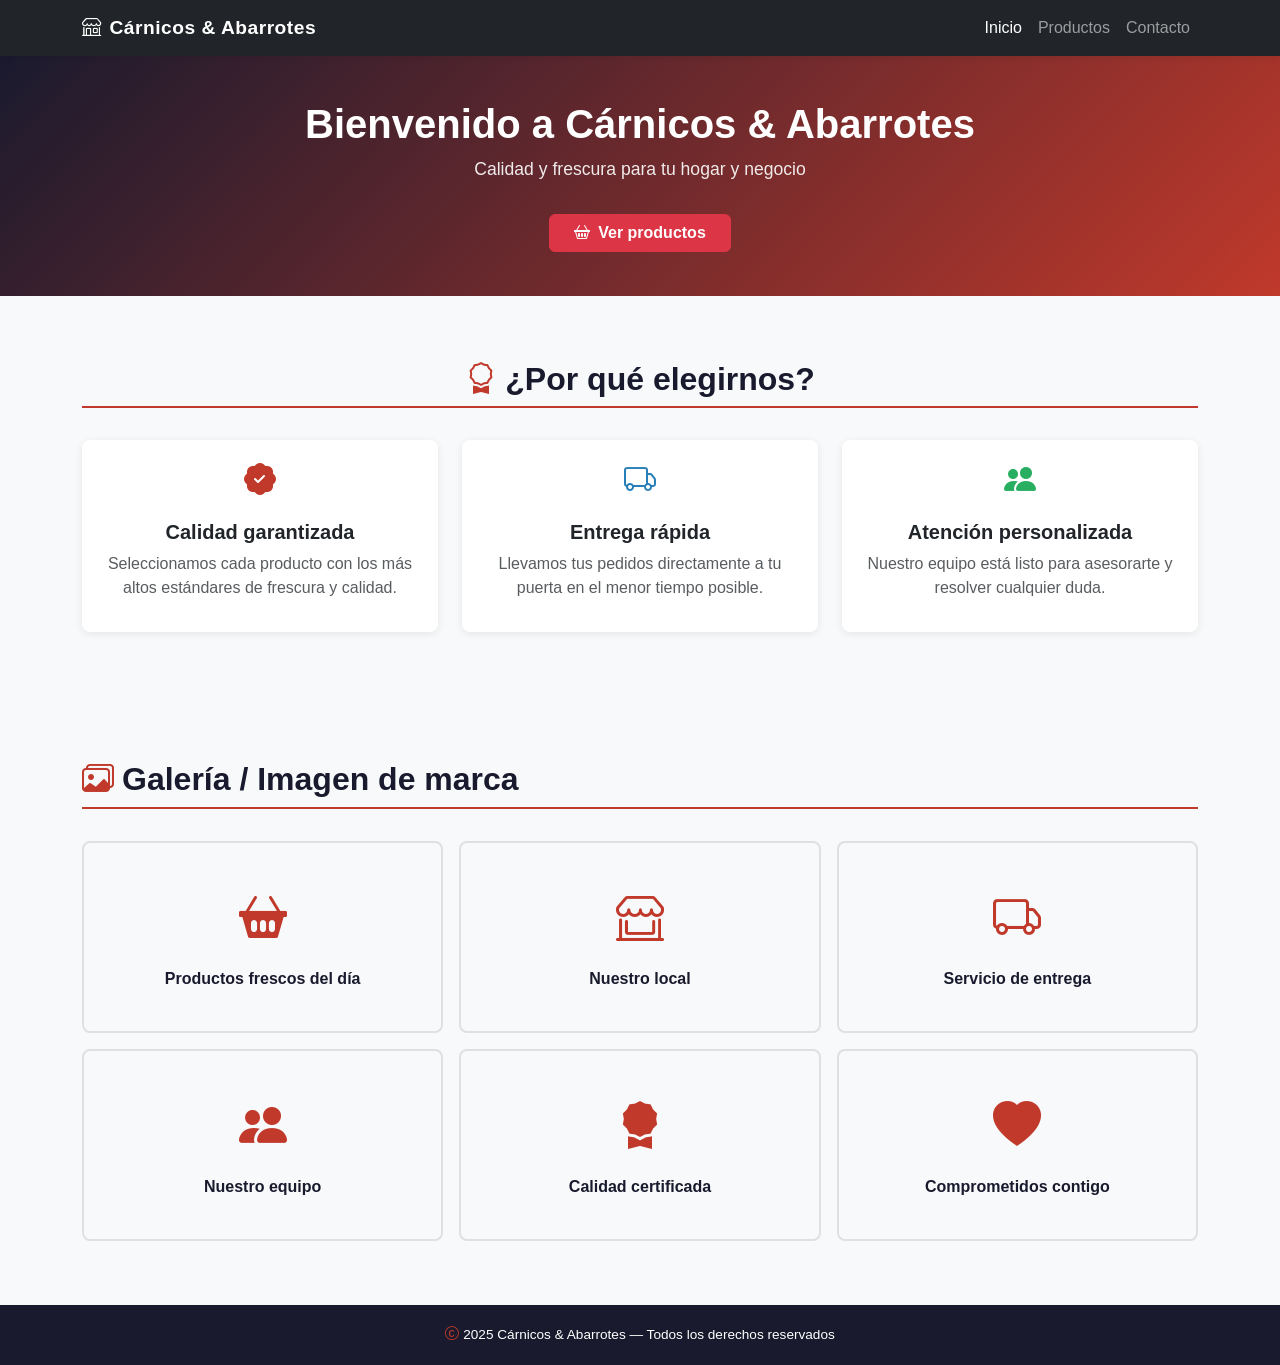
==== index.html @ 1dc6b25d "feat: Agrega galería e imagen de marca en index" ====
<!DOCTYPE html>
<html lang="es">
<head>
    <meta charset="UTF-8">
    <meta name="viewport" content="width=device-width, initial-scale=1.0">
    <title>Cárnicos & Abarrotes</title>
    <link href="https://cdn.jsdelivr.net/npm/bootstrap@5.3.0/dist/css/bootstrap.min.css" rel="stylesheet">
    <link rel="stylesheet" href="https://cdn.jsdelivr.net/npm/bootstrap-icons@1.11.0/font/bootstrap-icons.css">
    <link rel="stylesheet" href="css/style.css">
</head>
<body>

    <!-- Navbar -->
    <nav class="navbar navbar-expand-lg navbar-dark bg-dark">
        <div class="container">
            <a class="navbar-brand fw-bold" href="index.html">
                <i class="bi bi-shop me-2"></i>Cárnicos & Abarrotes
            </a>
            <button class="navbar-toggler" type="button" data-bs-toggle="collapse" data-bs-target="#navMenu">
                <span class="navbar-toggler-icon"></span>
            </button>
            <div class="collapse navbar-collapse" id="navMenu">
                <ul class="navbar-nav ms-auto">
                    <li class="nav-item"><a class="nav-link active" href="index.html">Inicio</a></li>
                    <li class="nav-item"><a class="nav-link" href="productos.html">Productos</a></li>
                    <li class="nav-item"><a class="nav-link" href="contacto.html">Contacto</a></li>
                </ul>
            </div>
        </div>
    </nav>

    <!-- Hero -->
    <section class="hero text-white text-center">
        <div class="container">
            <h1>Bienvenido a Cárnicos & Abarrotes</h1>
            <p>Calidad y frescura para tu hogar y negocio</p>
            <a href="productos.html" class="btn btn-danger mt-3 fw-bold px-4">
                <i class="bi bi-basket2 me-2"></i>Ver productos
            </a>
        </div>
    </section>

    <!-- Valores -->
    <section class="section bg-light">
        <div class="container">
            <h2 class="section-title text-center">
                <i class="bi bi-award me-2"></i>¿Por qué elegirnos?
            </h2>
            <div class="row g-4 text-center">
                <div class="col-md-4">
                    <div class="card h-100">
                        <div class="card-body">
                            <div class="card-icon red">
                                <i class="bi bi-patch-check-fill"></i>
                            </div>
                            <h5 class="fw-bold">Calidad garantizada</h5>
                            <p class="text-muted">Seleccionamos cada producto con los más altos estándares de frescura y calidad.</p>
                        </div>
                    </div>
                </div>
                <div class="col-md-4">
                    <div class="card h-100">
                        <div class="card-body">
                            <div class="card-icon blue">
                                <i class="bi bi-truck"></i>
                            </div>
                            <h5 class="fw-bold">Entrega rápida</h5>
                            <p class="text-muted">Llevamos tus pedidos directamente a tu puerta en el menor tiempo posible.</p>
                        </div>
                    </div>
                </div>
                <div class="col-md-4">
                    <div class="card h-100">
                        <div class="card-body">
                            <div class="card-icon green">
                                <i class="bi bi-people-fill"></i>
                            </div>
                            <h5 class="fw-bold">Atención personalizada</h5>
                            <p class="text-muted">Nuestro equipo está listo para asesorarte y resolver cualquier duda.</p>
                        </div>
                    </div>
                </div>
            </div>
        </div>
    </section>

    <!-- Galería -->
    <section class="section">
        <div class="container">
            <h2 class="section-title">
                <i class="bi bi-images me-2"></i>Galería / Imagen de marca
            </h2>
            <div class="row g-3">
                <div class="col-md-4">
                    <div class="galeria-item">
                        <i class="bi bi-basket2-fill"></i>
                        <p>Productos frescos del día</p>
                    </div>
                </div>
                <div class="col-md-4">
                    <div class="galeria-item">
                        <i class="bi bi-shop-window"></i>
                        <p>Nuestro local</p>
                    </div>
                </div>
                <div class="col-md-4">
                    <div class="galeria-item">
                        <i class="bi bi-truck"></i>
                        <p>Servicio de entrega</p>
                    </div>
                </div>
                <div class="col-md-4">
                    <div class="galeria-item">
                        <i class="bi bi-people-fill"></i>
                        <p>Nuestro equipo</p>
                    </div>
                </div>
                <div class="col-md-4">
                    <div class="galeria-item">
                        <i class="bi bi-award-fill"></i>
                        <p>Calidad certificada</p>
                    </div>
                </div>
                <div class="col-md-4">
                    <div class="galeria-item">
                        <i class="bi bi-heart-fill"></i>
                        <p>Comprometidos contigo</p>
                    </div>
                </div>
            </div>
        </div>
    </section>

    <!-- Footer -->
    <footer class="footer">
        <i class="bi bi-c-circle me-1"></i>2025 Cárnicos & Abarrotes — Todos los derechos reservados
    </footer>

    <script src="https://cdn.jsdelivr.net/npm/bootstrap@5.3.0/dist/js/bootstrap.bundle.min.js"></script>
</body>
</html>
---- css/style.css ----
/* =====================
   VARIABLES Y BASE
===================== */
:root {
    --color-primary:    #c0392b;
    --color-dark:       #1a1a2e;
    --color-light:      #f8f9fa;
    --color-muted:      #6c757d;
    --shadow-sm:        0 2px 8px rgba(0,0,0,0.08);
    --shadow-md:        0 8px 20px rgba(0,0,0,0.12);
    --transition:       0.2s ease;
    --border-radius:    0.5rem;
}

* {
    margin: 0;
    padding: 0;
    box-sizing: border-box;
}

body {
    font-family: 'Segoe UI', sans-serif;
    color: var(--color-dark);
    background-color: var(--color-light);
}

/* =====================
   NAVBAR
===================== */
.navbar {
    box-shadow: var(--shadow-sm);
}

.navbar-brand {
    font-size: 1.2rem;
    letter-spacing: 0.5px;
}

/* =====================
   HERO
===================== */
.hero {
    min-height: 240px;
    display: flex;
    align-items: center;
    background: linear-gradient(135deg, var(--color-dark), var(--color-primary));
}

.hero h1 {
    font-size: 2.5rem;
    font-weight: 700;
}

.hero p {
    font-size: 1.1rem;
    opacity: 0.9;
}

/* =====================
   SECCIONES
===================== */
.section {
    padding: 4rem 0;
}

.section-title {
    font-weight: 700;
    border-bottom: 2px solid var(--color-primary);
    padding-bottom: 0.5rem;
    margin-bottom: 2rem;
}

.section-title i {
    color: var(--color-primary);
}

/* =====================
   CARDS
===================== */
.card {
    border: none;
    border-radius: var(--border-radius);
    box-shadow: var(--shadow-sm);
    transition: transform var(--transition), box-shadow var(--transition);
}

.card:hover {
    transform: translateY(-5px);
    box-shadow: var(--shadow-md);
}

.card-icon {
    font-size: 2rem;
    margin-bottom: 1rem;
}

.card-icon.red     { color: var(--color-primary); }
.card-icon.yellow  { color: #e67e22; }
.card-icon.blue    { color: #2980b9; }
.card-icon.green   { color: #27ae60; }
.card-icon.gray    { color: var(--color-muted); }

/* =====================
   BADGES
===================== */
.badge-available {
    background-color: var(--color-primary);
    color: #fff;
    padding: 0.35em 0.75em;
    border-radius: 50px;
    font-size: 0.75rem;
}

.badge-limited {
    background-color: #e67e22;
    color: #fff;
    padding: 0.35em 0.75em;
    border-radius: 50px;
    font-size: 0.75rem;
}

/* =====================
   FOOTER
===================== */
.footer {
    background-color: var(--color-dark);
    color: #fff;
    text-align: center;
    padding: 1.25rem 0;
    font-size: 0.85rem;
}

.footer i {
    color: var(--color-primary);
}

/* =====================
   GALERÍA
===================== */
.galeria-item {
    background-color: var(--color-light);
    border: 2px solid #e0e0e0;
    border-radius: var(--border-radius);
    padding: 2.5rem 1rem;
    text-align: center;
    transition: transform var(--transition), box-shadow var(--transition), border-color var(--transition);
}

.galeria-item:hover {
    transform: translateY(-5px);
    box-shadow: var(--shadow-md);
    border-color: var(--color-primary);
}

.galeria-item i {
    font-size: 3rem;
    color: var(--color-primary);
    display: block;
    margin-bottom: 0.75rem;
}

.galeria-item p {
    margin: 0;
    font-weight: 600;
    color: var(--color-dark);
}
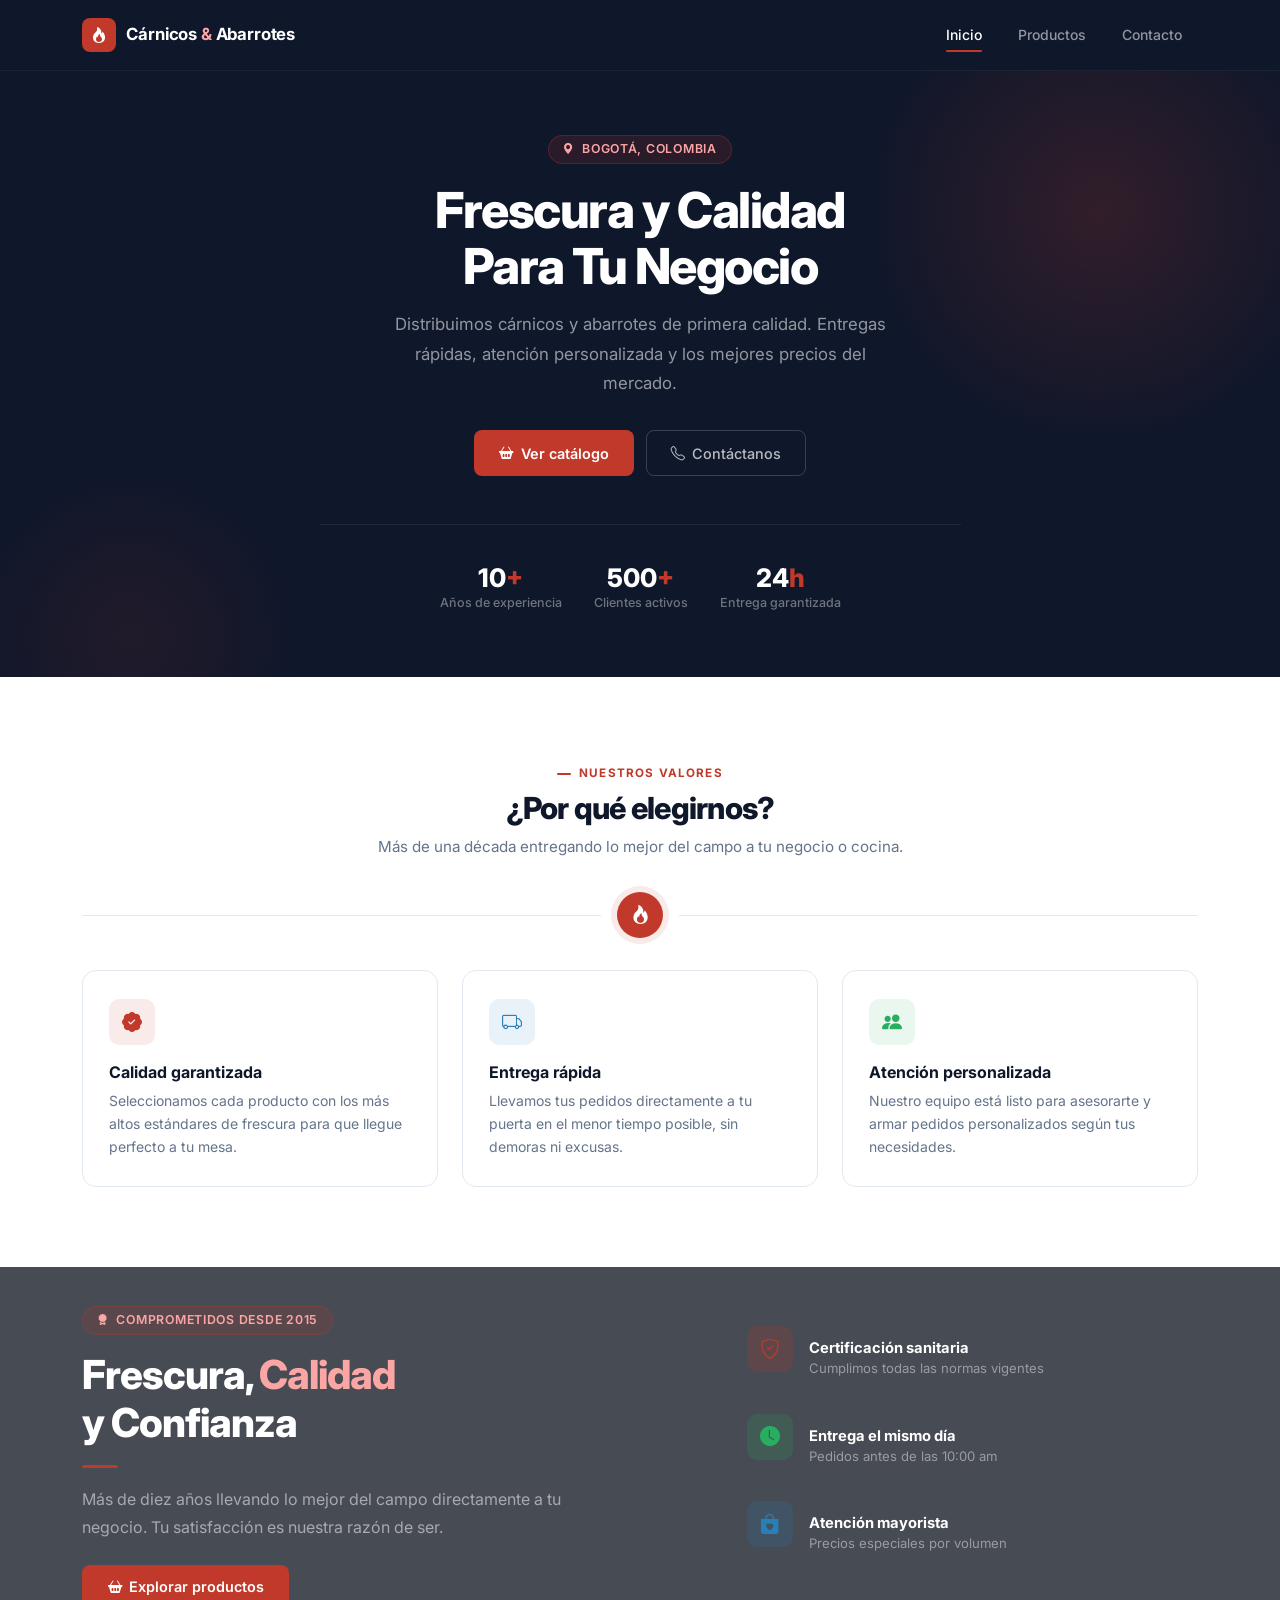
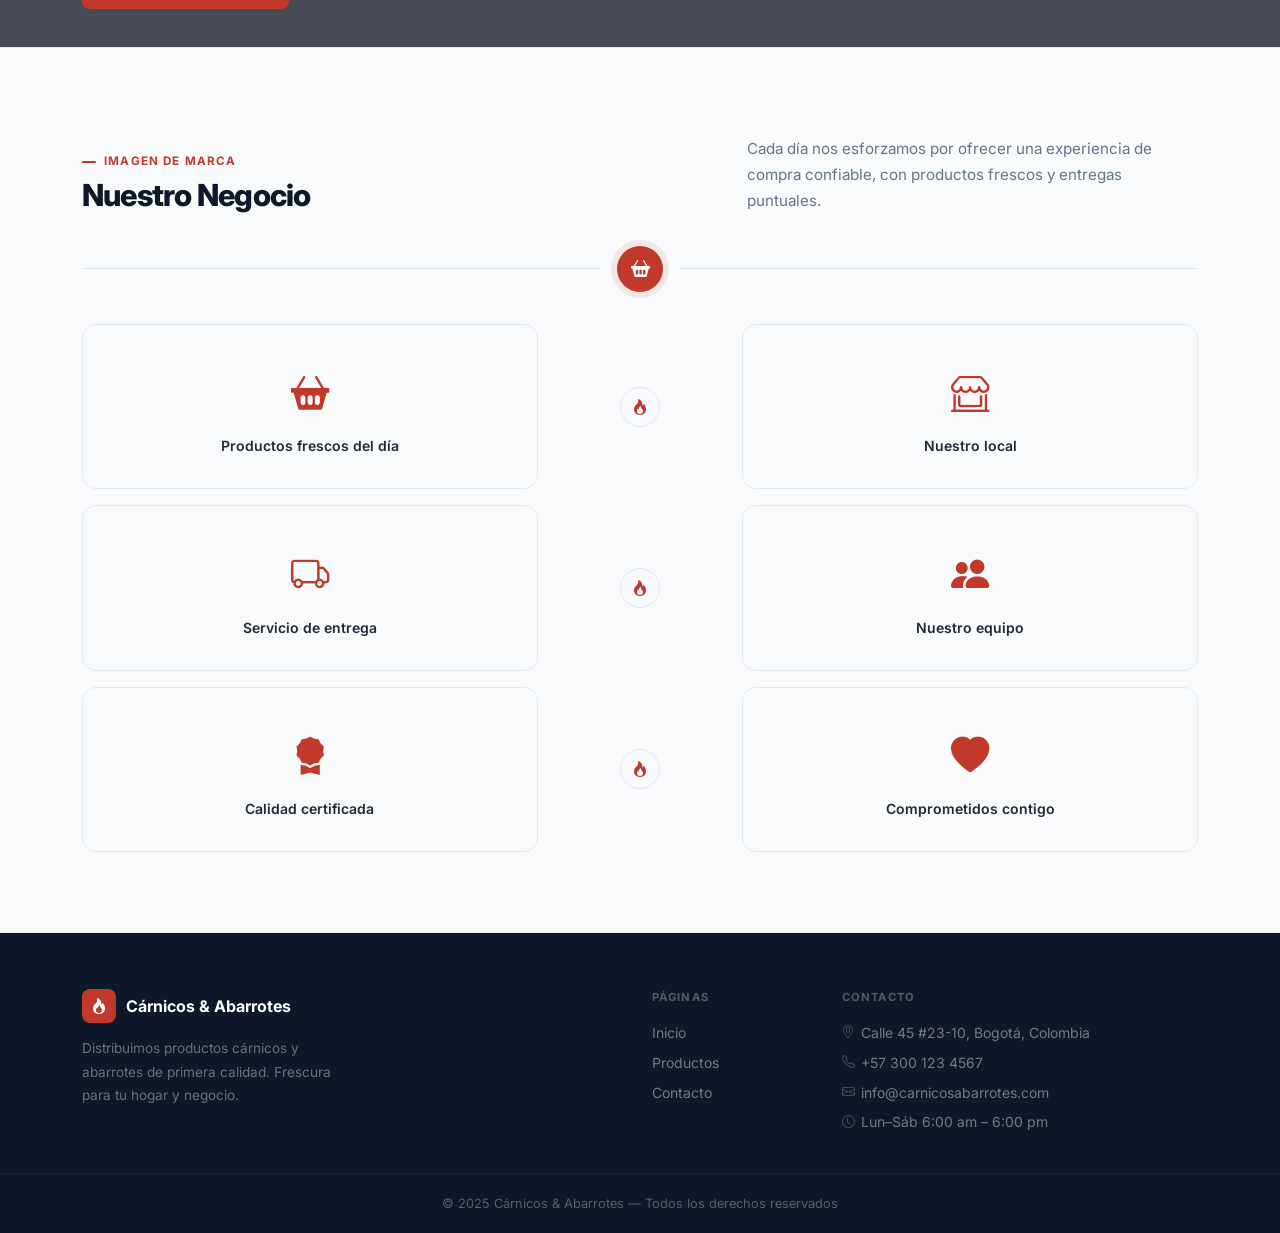
==== commit cab85442: "feat: Documentación" ====
--- a/index.html
+++ b/index.html
@@ -11,16 +11,17 @@
 <body>
 
     <!-- Navbar -->
-    <nav class="navbar navbar-expand-lg navbar-dark bg-dark">
-        <div class="container">
-            <a class="navbar-brand fw-bold" href="index.html">
-                <i class="bi bi-shop me-2"></i>Cárnicos & Abarrotes
+    <nav class="navbar navbar-expand-lg navbar-dark">
+        <div class="container">
+            <a class="navbar-brand" href="index.html">
+                <div class="logo-mark"><i class="bi bi-fire"></i></div>
+                <span class="brand-name">Cárnicos <em>&amp;</em> Abarrotes</span>
             </a>
             <button class="navbar-toggler" type="button" data-bs-toggle="collapse" data-bs-target="#navMenu">
                 <span class="navbar-toggler-icon"></span>
             </button>
             <div class="collapse navbar-collapse" id="navMenu">
-                <ul class="navbar-nav ms-auto">
+                <ul class="navbar-nav ms-auto gap-1">
                     <li class="nav-item"><a class="nav-link active" href="index.html">Inicio</a></li>
                     <li class="nav-item"><a class="nav-link" href="productos.html">Productos</a></li>
                     <li class="nav-item"><a class="nav-link" href="contacto.html">Contacto</a></li>
@@ -29,113 +30,270 @@
         </div>
     </nav>
 
-    <!-- Hero -->
-    <section class="hero text-white text-center">
-        <div class="container">
-            <h1>Bienvenido a Cárnicos & Abarrotes</h1>
-            <p>Calidad y frescura para tu hogar y negocio</p>
-            <a href="productos.html" class="btn btn-danger mt-3 fw-bold px-4">
-                <i class="bi bi-basket2 me-2"></i>Ver productos
-            </a>
+    <!-- Hero — centrado -->
+    <section class="hero">
+        <div class="hero-glow-1"></div>
+        <div class="hero-glow-2"></div>
+        <div class="container">
+            <div class="row justify-content-center">
+                <div class="col-lg-8 col-xl-7 text-center hero-content">
+                    <div class="hero-eyebrow">
+                        <i class="bi bi-geo-alt-fill"></i> Bogotá, Colombia
+                    </div>
+                    <h1>Frescura y Calidad<br>Para Tu Negocio</h1>
+                    <p class="hero-subtitle">
+                        Distribuimos cárnicos y abarrotes de primera calidad. Entregas rápidas, atención personalizada y los mejores precios del mercado.
+                    </p>
+                    <div class="hero-actions justify-content-center">
+                        <a href="productos.html" class="btn-red">
+                            <i class="bi bi-basket2-fill"></i> Ver catálogo
+                        </a>
+                        <a href="contacto.html" class="btn-ghost">
+                            <i class="bi bi-telephone"></i> Contáctanos
+                        </a>
+                    </div>
+                    <div class="hero-stats justify-content-center">
+                        <div>
+                            <div class="hero-stat-num">10<span>+</span></div>
+                            <div class="hero-stat-label">Años de experiencia</div>
+                        </div>
+                        <div>
+                            <div class="hero-stat-num">500<span>+</span></div>
+                            <div class="hero-stat-label">Clientes activos</div>
+                        </div>
+                        <div>
+                            <div class="hero-stat-num">24<span>h</span></div>
+                            <div class="hero-stat-label">Entrega garantizada</div>
+                        </div>
+                    </div>
+                </div>
+            </div>
         </div>
     </section>
 
-    <!-- Valores -->
-    <section class="section bg-light">
-        <div class="container">
-            <h2 class="section-title text-center">
-                <i class="bi bi-award me-2"></i>¿Por qué elegirnos?
-            </h2>
-            <div class="row g-4 text-center">
-                <div class="col-md-4">
-                    <div class="card h-100">
-                        <div class="card-body">
-                            <div class="card-icon red">
-                                <i class="bi bi-patch-check-fill"></i>
-                            </div>
-                            <h5 class="fw-bold">Calidad garantizada</h5>
-                            <p class="text-muted">Seleccionamos cada producto con los más altos estándares de frescura y calidad.</p>
-                        </div>
-                    </div>
-                </div>
-                <div class="col-md-4">
-                    <div class="card h-100">
-                        <div class="card-body">
-                            <div class="card-icon blue">
-                                <i class="bi bi-truck"></i>
-                            </div>
-                            <h5 class="fw-bold">Entrega rápida</h5>
-                            <p class="text-muted">Llevamos tus pedidos directamente a tu puerta en el menor tiempo posible.</p>
-                        </div>
-                    </div>
-                </div>
-                <div class="col-md-4">
-                    <div class="card h-100">
-                        <div class="card-body">
-                            <div class="card-icon green">
-                                <i class="bi bi-people-fill"></i>
-                            </div>
-                            <h5 class="fw-bold">Atención personalizada</h5>
-                            <p class="text-muted">Nuestro equipo está listo para asesorarte y resolver cualquier duda.</p>
-                        </div>
+    <!-- Por qué elegirnos — 3 cards iguales con divider central -->
+    <section class="section">
+        <div class="container">
+            <div class="text-center mb-2">
+                <p class="section-label justify-content-center">Nuestros valores</p>
+                <h2 class="section-title">¿Por qué elegirnos?</h2>
+                <p class="section-desc">Más de una década entregando lo mejor del campo a tu negocio o cocina.</p>
+            </div>
+
+            <!-- Divider decorativo central -->
+            <div class="section-divider">
+                <div class="divider-rule"></div>
+                <div class="divider-badge"><i class="bi bi-fire"></i></div>
+                <div class="divider-rule"></div>
+            </div>
+
+            <div class="row g-4">
+                <div class="col-md-4 anim-1">
+                    <div class="value-card" style="--card-accent:#c0392b">
+                        <div class="icon-wrap icon-red">
+                            <i class="bi bi-patch-check-fill"></i>
+                        </div>
+                        <h5>Calidad garantizada</h5>
+                        <p>Seleccionamos cada producto con los más altos estándares de frescura para que llegue perfecto a tu mesa.</p>
+                    </div>
+                </div>
+                <div class="col-md-4 anim-2">
+                    <div class="value-card" style="--card-accent:#2980b9">
+                        <div class="icon-wrap icon-blue">
+                            <i class="bi bi-truck"></i>
+                        </div>
+                        <h5>Entrega rápida</h5>
+                        <p>Llevamos tus pedidos directamente a tu puerta en el menor tiempo posible, sin demoras ni excusas.</p>
+                    </div>
+                </div>
+                <div class="col-md-4 anim-3">
+                    <div class="value-card" style="--card-accent:#27ae60">
+                        <div class="icon-wrap icon-green">
+                            <i class="bi bi-people-fill"></i>
+                        </div>
+                        <h5>Atención personalizada</h5>
+                        <p>Nuestro equipo está listo para asesorarte y armar pedidos personalizados según tus necesidades.</p>
                     </div>
                 </div>
             </div>
         </div>
     </section>
 
-    <!-- Galería -->
-    <section class="section">
-        <div class="container">
-            <h2 class="section-title">
-                <i class="bi bi-images me-2"></i>Galería / Imagen de marca
-            </h2>
-            <div class="row g-3">
-                <div class="col-md-4">
-                    <div class="galeria-item">
+    <!-- Parallax Banner -->
+    <div class="parallax-section"
+         style="background-image: url('https://images.unsplash.com/photo-1542838132-92c53300491e?auto=format&w=1920&q=80');">
+        <div class="parallax-overlay"></div>
+        <div class="container parallax-content">
+            <div class="row align-items-center g-4">
+                <!-- Texto a la izquierda -->
+                <div class="col-lg-6">
+                    <span class="hero-eyebrow mb-3 d-inline-flex">
+                        <i class="bi bi-award-fill"></i> Comprometidos desde 2015
+                    </span>
+                    <h2 class="parallax-quote">
+                        Frescura, <em>Calidad</em><br>y Confianza
+                    </h2>
+                    <div class="parallax-rule"></div>
+                    <p class="parallax-sub mb-4">
+                        Más de diez años llevando lo mejor del campo directamente a tu negocio. Tu satisfacción es nuestra razón de ser.
+                    </p>
+                    <a href="productos.html" class="btn-red">
+                        <i class="bi bi-basket2-fill"></i> Explorar productos
+                    </a>
+                </div>
+                <!-- Datos a la derecha -->
+                <div class="col-lg-5 offset-lg-1 d-flex flex-column gap-4 mt-4 mt-lg-0">
+                    <div class="d-flex align-items-center gap-3">
+                        <div class="icon-wrap icon-red" style="background:rgba(192,57,43,0.18); flex-shrink:0;">
+                            <i class="bi bi-shield-check"></i>
+                        </div>
+                        <div>
+                            <div style="color:#fff; font-weight:700; font-size:0.92rem;">Certificación sanitaria</div>
+                            <div style="color:rgba(255,255,255,0.45); font-size:0.82rem;">Cumplimos todas las normas vigentes</div>
+                        </div>
+                    </div>
+                    <div class="d-flex align-items-center gap-3">
+                        <div class="icon-wrap icon-green" style="background:rgba(39,174,96,0.18); flex-shrink:0;">
+                            <i class="bi bi-clock-fill"></i>
+                        </div>
+                        <div>
+                            <div style="color:#fff; font-weight:700; font-size:0.92rem;">Entrega el mismo día</div>
+                            <div style="color:rgba(255,255,255,0.45); font-size:0.82rem;">Pedidos antes de las 10:00 am</div>
+                        </div>
+                    </div>
+                    <div class="d-flex align-items-center gap-3">
+                        <div class="icon-wrap icon-blue" style="background:rgba(41,128,185,0.18); flex-shrink:0;">
+                            <i class="bi bi-bag-heart-fill"></i>
+                        </div>
+                        <div>
+                            <div style="color:#fff; font-weight:700; font-size:0.92rem;">Atención mayorista</div>
+                            <div style="color:rgba(255,255,255,0.45); font-size:0.82rem;">Precios especiales por volumen</div>
+                        </div>
+                    </div>
+                </div>
+            </div>
+        </div>
+    </div>
+
+    <!-- Galería — 2 columnas iguales + ícono central entre ellas -->
+    <section class="section" style="background-color:#f8fafc; border-top:1px solid #e2e8f0; border-bottom:1px solid #e2e8f0;">
+        <div class="container">
+
+            <!-- Título izquierda / descripción derecha -->
+            <div class="row align-items-end mb-2">
+                <div class="col-lg-5">
+                    <p class="section-label">Imagen de marca</p>
+                    <h2 class="section-title">Nuestro Negocio</h2>
+                </div>
+                <div class="col-lg-5 offset-lg-2">
+                    <p class="section-desc mb-0">Cada día nos esforzamos por ofrecer una experiencia de compra confiable, con productos frescos y entregas puntuales.</p>
+                </div>
+            </div>
+
+            <!-- Divider decorativo -->
+            <div class="section-divider">
+                <div class="divider-rule"></div>
+                <div class="divider-badge"><i class="bi bi-basket2-fill"></i></div>
+                <div class="divider-rule"></div>
+            </div>
+
+            <!-- Grid: col-5 | col-2 (íconos) | col-5 — 3 filas simétricas -->
+            <div class="row g-3 align-items-stretch">
+
+                <!-- Fila 1 -->
+                <div class="col-5 anim-1">
+                    <div class="gallery-item h-100">
                         <i class="bi bi-basket2-fill"></i>
                         <p>Productos frescos del día</p>
                     </div>
                 </div>
-                <div class="col-md-4">
-                    <div class="galeria-item">
+                <div class="col-2 gallery-center-col d-none d-md-flex">
+                    <div class="gallery-center-icon"><i class="bi bi-fire"></i></div>
+                </div>
+                <div class="col-5 col-md-5 anim-2">
+                    <div class="gallery-item h-100">
                         <i class="bi bi-shop-window"></i>
                         <p>Nuestro local</p>
                     </div>
                 </div>
-                <div class="col-md-4">
-                    <div class="galeria-item">
+
+                <!-- Fila 2 -->
+                <div class="col-5 anim-2">
+                    <div class="gallery-item h-100">
                         <i class="bi bi-truck"></i>
                         <p>Servicio de entrega</p>
                     </div>
                 </div>
-                <div class="col-md-4">
-                    <div class="galeria-item">
+                <div class="col-2 gallery-center-col d-none d-md-flex">
+                    <div class="gallery-center-icon"><i class="bi bi-fire"></i></div>
+                </div>
+                <div class="col-5 anim-3">
+                    <div class="gallery-item h-100">
                         <i class="bi bi-people-fill"></i>
                         <p>Nuestro equipo</p>
                     </div>
                 </div>
-                <div class="col-md-4">
-                    <div class="galeria-item">
+
+                <!-- Fila 3 -->
+                <div class="col-5 anim-3">
+                    <div class="gallery-item h-100">
                         <i class="bi bi-award-fill"></i>
                         <p>Calidad certificada</p>
                     </div>
                 </div>
-                <div class="col-md-4">
-                    <div class="galeria-item">
+                <div class="col-2 gallery-center-col d-none d-md-flex">
+                    <div class="gallery-center-icon"><i class="bi bi-fire"></i></div>
+                </div>
+                <div class="col-5 anim-4">
+                    <div class="gallery-item h-100">
                         <i class="bi bi-heart-fill"></i>
                         <p>Comprometidos contigo</p>
                     </div>
                 </div>
+
             </div>
         </div>
     </section>
 
     <!-- Footer -->
     <footer class="footer">
-        <i class="bi bi-c-circle me-1"></i>2025 Cárnicos & Abarrotes — Todos los derechos reservados
+        <div class="footer-main">
+            <div class="container">
+                <div class="row g-4">
+                    <div class="col-lg-4 col-md-6">
+                        <a href="index.html" class="footer-brand-link">
+                            <div class="logo-mark"><i class="bi bi-fire"></i></div>
+                            Cárnicos & Abarrotes
+                        </a>
+                        <p class="footer-about">Distribuimos productos cárnicos y abarrotes de primera calidad. Frescura para tu hogar y negocio.</p>
+                    </div>
+                    <div class="col-lg-2 col-md-3 offset-lg-2">
+                        <p class="footer-heading">Páginas</p>
+                        <ul class="footer-links">
+                            <li><a href="index.html">Inicio</a></li>
+                            <li><a href="productos.html">Productos</a></li>
+                            <li><a href="contacto.html">Contacto</a></li>
+                        </ul>
+                    </div>
+                    <div class="col-lg-4 col-md-6">
+                        <p class="footer-heading">Contacto</p>
+                        <ul class="footer-links">
+                            <li><i class="bi bi-geo-alt"></i> Calle 45 #23-10, Bogotá, Colombia</li>
+                            <li><i class="bi bi-telephone"></i> +57 300 123 4567</li>
+                            <li><i class="bi bi-envelope"></i> info@carnicosabarrotes.com</li>
+                            <li><i class="bi bi-clock"></i> Lun–Sáb 6:00 am – 6:00 pm</li>
+                        </ul>
+                    </div>
+                </div>
+            </div>
+        </div>
+        <div class="footer-bottom">
+            <div class="container">
+                &copy; 2025 Cárnicos & Abarrotes — Todos los derechos reservados
+            </div>
+        </div>
     </footer>
 
     <script src="https://cdn.jsdelivr.net/npm/bootstrap@5.3.0/dist/js/bootstrap.bundle.min.js"></script>
 </body>
-</html>+</html>
--- a/css/style.css
+++ b/css/style.css
@@ -1,166 +1,942 @@
-/* =====================
-   VARIABLES Y BASE
+@import url('https://fonts.googleapis.com/css2?family=Inter:wght@400;500;600;700;800&display=swap');
+
+/* =====================
+   VARIABLES
 ===================== */
 :root {
-    --color-primary:    #c0392b;
-    --color-dark:       #1a1a2e;
-    --color-light:      #f8f9fa;
-    --color-muted:      #6c757d;
-    --shadow-sm:        0 2px 8px rgba(0,0,0,0.08);
-    --shadow-md:        0 8px 20px rgba(0,0,0,0.12);
-    --transition:       0.2s ease;
-    --border-radius:    0.5rem;
-}
-
-* {
+    --primary:      #c0392b;
+    --primary-dark: #a93226;
+    --dark:         #0f172a;
+    --dark-2:       #1e293b;
+    --light:        #f8fafc;
+    --muted:        #64748b;
+    --border:       #e2e8f0;
+    --shadow-sm:    0 1px 3px rgba(0,0,0,0.07), 0 1px 2px rgba(0,0,0,0.05);
+    --shadow-md:    0 4px 20px rgba(0,0,0,0.09);
+    --shadow-lg:    0 16px 40px rgba(0,0,0,0.13);
+    --radius:       0.875rem;
+    --radius-sm:    0.5rem;
+    --ease:         cubic-bezier(0.4, 0, 0.2, 1);
+    --t:            0.25s;
+}
+
+* { margin: 0; padding: 0; box-sizing: border-box; }
+
+body {
+    font-family: 'Inter', 'Segoe UI', sans-serif;
+    color: var(--dark);
+    background: #fff;
+    -webkit-font-smoothing: antialiased;
+}
+
+/* =====================
+   NAVBAR
+===================== */
+.navbar {
+    background-color: var(--dark) !important;
+    padding: 0.8rem 0;
+    position: sticky;
+    top: 0;
+    z-index: 1000;
+    border-bottom: 1px solid rgba(255,255,255,0.05);
+}
+
+.logo-mark {
+    width: 34px;
+    height: 34px;
+    background-color: var(--primary);
+    border-radius: 8px;
+    display: flex;
+    align-items: center;
+    justify-content: center;
+    font-size: 1rem;
+    color: #fff;
+    flex-shrink: 0;
+    transition: transform var(--t) var(--ease);
+}
+
+.navbar-brand {
+    display: flex;
+    align-items: center;
+    gap: 0.65rem;
+    font-size: 1.05rem;
+    font-weight: 700;
+    color: #fff !important;
+    letter-spacing: -0.01em;
+    text-decoration: none;
+}
+
+.navbar-brand:hover .logo-mark {
+    transform: rotate(-8deg) scale(1.1);
+}
+
+.brand-name { color: #fff; }
+.brand-name em { font-style: normal; color: #fca5a5; }
+
+.navbar-nav .nav-link {
+    color: rgba(255,255,255,0.55) !important;
+    font-weight: 500;
+    font-size: 0.875rem;
+    padding: 0.45rem 1rem !important;
+    position: relative;
+    transition: color var(--t) var(--ease);
+}
+
+.navbar-nav .nav-link::after {
+    content: '';
+    position: absolute;
+    bottom: 0px;
+    left: 1rem;
+    right: 1rem;
+    height: 2px;
+    background: var(--primary);
+    transform: scaleX(0);
+    border-radius: 2px;
+    transition: transform var(--t) var(--ease);
+}
+
+.navbar-nav .nav-link:hover,
+.navbar-nav .nav-link.active {
+    color: #fff !important;
+}
+
+.navbar-nav .nav-link:hover::after,
+.navbar-nav .nav-link.active::after {
+    transform: scaleX(1);
+}
+
+.navbar-toggler {
+    border: 1px solid rgba(255,255,255,0.2) !important;
+    padding: 0.3rem 0.6rem !important;
+}
+
+.navbar-toggler:focus { box-shadow: none !important; }
+
+/* =====================
+   HERO — PRINCIPAL
+===================== */
+.hero {
+    background-color: var(--dark);
+    min-height: 480px;
+    display: flex;
+    align-items: center;
+    position: relative;
+    overflow: hidden;
+    padding: 4rem 0;
+}
+
+.hero-glow-1,
+.hero-glow-2 {
+    position: absolute;
+    border-radius: 50%;
+    pointer-events: none;
+}
+
+.hero-glow-1 {
+    top: -120px;
+    right: -80px;
+    width: 520px;
+    height: 520px;
+    background: radial-gradient(circle, rgba(192,57,43,0.20) 0%, transparent 65%);
+}
+
+.hero-glow-2 {
+    bottom: -150px;
+    left: -60px;
+    width: 380px;
+    height: 380px;
+    background: radial-gradient(circle, rgba(192,57,43,0.10) 0%, transparent 65%);
+}
+
+.hero-content {
+    position: relative;
+    z-index: 1;
+}
+
+.hero-eyebrow {
+    display: inline-flex;
+    align-items: center;
+    gap: 0.45rem;
+    background: rgba(192,57,43,0.15);
+    color: #fca5a5;
+    border: 1px solid rgba(192,57,43,0.28);
+    padding: 0.28rem 0.9rem;
+    border-radius: 50px;
+    font-size: 0.77rem;
+    font-weight: 600;
+    letter-spacing: 0.06em;
+    text-transform: uppercase;
+    margin-bottom: 1.2rem;
+    animation: fadeInDown 0.5s var(--ease) both;
+}
+
+.hero-eyebrow i { font-size: 0.7rem; }
+
+.hero h1 {
+    font-size: clamp(2rem, 5vw, 3.1rem);
+    font-weight: 800;
+    color: #fff;
+    letter-spacing: -0.03em;
+    line-height: 1.12;
+    margin-bottom: 1rem;
+    animation: fadeInUp 0.55s 0.1s var(--ease) both;
+}
+
+.hero-subtitle {
+    font-size: 1.05rem;
+    color: rgba(255,255,255,0.55);
+    line-height: 1.75;
+    margin: 0 auto 2rem;
+    max-width: 520px;
+    animation: fadeInUp 0.55s 0.2s var(--ease) both;
+}
+
+.hero-actions {
+    display: flex;
+    gap: 0.75rem;
+    flex-wrap: wrap;
+    animation: fadeInUp 0.55s 0.3s var(--ease) both;
+}
+
+.hero-stats {
+    display: flex;
+    gap: 2rem;
+    margin-top: 3rem;
+    padding-top: 2.5rem;
+    border-top: 1px solid rgba(255,255,255,0.07);
+    animation: fadeInUp 0.55s 0.4s var(--ease) both;
+}
+
+.hero-stat-num {
+    font-size: 1.6rem;
+    font-weight: 800;
+    color: #fff;
+    line-height: 1;
+    margin-bottom: 0.2rem;
+}
+
+.hero-stat-num span { color: var(--primary); }
+
+.hero-stat-label {
+    font-size: 0.78rem;
+    color: rgba(255,255,255,0.4);
+    font-weight: 500;
+}
+
+/* HERO — PÁGINAS INTERNAS */
+.hero-small {
+    min-height: 260px;
+    padding: 3rem 0;
+}
+
+.hero-small h1 {
+    font-size: clamp(1.75rem, 4vw, 2.4rem);
+    font-weight: 800;
+    color: #fff;
+    letter-spacing: -0.025em;
+    line-height: 1.15;
+    margin-bottom: 0.65rem;
+    animation: fadeInUp 0.55s var(--ease) both;
+}
+
+.hero-small .hero-subtitle {
+    max-width: 460px;
+    margin: 0 auto;
+    animation: fadeInUp 0.55s 0.15s var(--ease) both;
+}
+
+/* =====================
+   BOTONES
+===================== */
+.btn-red {
+    background-color: var(--primary);
+    color: #fff;
+    border: none;
+    padding: 0.7rem 1.6rem;
+    border-radius: var(--radius-sm);
+    font-weight: 600;
+    font-size: 0.9rem;
+    text-decoration: none;
+    display: inline-flex;
+    align-items: center;
+    gap: 0.45rem;
+    transition: background-color var(--t) var(--ease), transform var(--t) var(--ease), box-shadow var(--t) var(--ease);
+    cursor: pointer;
+}
+
+.btn-red:hover {
+    background-color: var(--primary-dark);
+    color: #fff;
+    transform: translateY(-2px);
+    box-shadow: 0 8px 24px rgba(192,57,43,0.38);
+}
+
+.btn-ghost {
+    background: transparent;
+    color: rgba(255,255,255,0.7);
+    border: 1.5px solid rgba(255,255,255,0.18);
+    padding: 0.7rem 1.5rem;
+    border-radius: var(--radius-sm);
+    font-weight: 500;
+    font-size: 0.9rem;
+    text-decoration: none;
+    display: inline-flex;
+    align-items: center;
+    gap: 0.45rem;
+    transition: all var(--t) var(--ease);
+    cursor: pointer;
+}
+
+.btn-ghost:hover {
+    background: rgba(255,255,255,0.08);
+    color: #fff;
+    border-color: rgba(255,255,255,0.35);
+}
+
+/* =====================
+   SECCIONES
+===================== */
+.section { padding: 5rem 0; }
+
+.section-label {
+    display: inline-flex;
+    align-items: center;
+    gap: 0.5rem;
+    color: var(--primary);
+    font-size: 0.73rem;
+    font-weight: 700;
+    letter-spacing: 0.1em;
+    text-transform: uppercase;
+    margin-bottom: 0.45rem;
+}
+
+.section-label::before {
+    content: '';
+    width: 14px;
+    height: 2px;
+    background: var(--primary);
+    border-radius: 2px;
+    display: inline-block;
+}
+
+.section-title {
+    font-size: clamp(1.5rem, 3vw, 1.9rem);
+    font-weight: 800;
+    color: var(--dark);
+    letter-spacing: -0.025em;
+    border: none;
+    padding: 0;
     margin: 0;
-    padding: 0;
-    box-sizing: border-box;
-}
-
-body {
-    font-family: 'Segoe UI', sans-serif;
-    color: var(--color-dark);
-    background-color: var(--color-light);
-}
-
-/* =====================
-   NAVBAR
-===================== */
-.navbar {
-    box-shadow: var(--shadow-sm);
-}
-
-.navbar-brand {
-    font-size: 1.2rem;
-    letter-spacing: 0.5px;
-}
-
-/* =====================
-   HERO
-===================== */
-.hero {
-    min-height: 240px;
-    display: flex;
-    align-items: center;
-    background: linear-gradient(135deg, var(--color-dark), var(--color-primary));
-}
-
-.hero h1 {
-    font-size: 2.5rem;
+}
+
+.section-desc {
+    font-size: 0.95rem;
+    color: var(--muted);
+    margin-top: 0.5rem;
+    line-height: 1.7;
+}
+
+/* =====================
+   VALUE CARDS (INICIO)
+===================== */
+.value-card {
+    background: #fff;
+    border: 1px solid var(--border);
+    border-radius: var(--radius);
+    padding: 1.75rem 1.6rem;
+    height: 100%;
+    transition: transform var(--t) var(--ease), box-shadow var(--t) var(--ease), border-color var(--t) var(--ease);
+    position: relative;
+    overflow: hidden;
+}
+
+.value-card::before {
+    content: '';
+    position: absolute;
+    top: 0; left: 0; right: 0;
+    height: 3px;
+    background: var(--card-accent, var(--primary));
+    transform: scaleX(0);
+    transform-origin: left;
+    transition: transform var(--t) var(--ease);
+}
+
+.value-card:hover {
+    transform: translateY(-6px);
+    box-shadow: var(--shadow-lg);
+    border-color: transparent;
+}
+
+.value-card:hover::before { transform: scaleX(1); }
+
+.value-card h5 {
+    font-size: 1rem;
     font-weight: 700;
-}
-
-.hero p {
-    font-size: 1.1rem;
-    opacity: 0.9;
-}
-
-/* =====================
-   SECCIONES
-===================== */
-.section {
-    padding: 4rem 0;
-}
-
-.section-title {
-    font-weight: 700;
-    border-bottom: 2px solid var(--color-primary);
-    padding-bottom: 0.5rem;
-    margin-bottom: 2rem;
-}
-
-.section-title i {
-    color: var(--color-primary);
-}
-
-/* =====================
-   CARDS
-===================== */
-.card {
-    border: none;
-    border-radius: var(--border-radius);
-    box-shadow: var(--shadow-sm);
-    transition: transform var(--transition), box-shadow var(--transition);
-}
-
-.card:hover {
+    color: var(--dark);
+    margin-bottom: 0.45rem;
+}
+
+.value-card p {
+    font-size: 0.875rem;
+    color: var(--muted);
+    line-height: 1.65;
+    margin: 0;
+}
+
+/* =====================
+   ICON WRAPS
+===================== */
+.icon-wrap {
+    width: 46px;
+    height: 46px;
+    border-radius: 10px;
+    display: flex;
+    align-items: center;
+    justify-content: center;
+    font-size: 1.25rem;
+    margin-bottom: 1.1rem;
+    flex-shrink: 0;
+}
+
+.icon-red    { background: rgba(192,57,43,0.10);  color: var(--primary); }
+.icon-blue   { background: rgba(41,128,185,0.10);  color: #2980b9; }
+.icon-green  { background: rgba(39,174,96,0.10);   color: #27ae60; }
+.icon-yellow { background: rgba(230,126,34,0.10);  color: #e67e22; }
+.icon-gray   { background: rgba(100,116,139,0.10); color: var(--muted); }
+
+/* =====================
+   PRODUCT CARDS
+===================== */
+.product-card {
+    background: #fff;
+    border: 1px solid var(--border);
+    border-radius: var(--radius);
+    padding: 1.6rem;
+    height: 100%;
+    display: flex;
+    flex-direction: column;
+    gap: 0.65rem;
+    transition: transform var(--t) var(--ease), box-shadow var(--t) var(--ease);
+}
+
+.product-card:hover {
     transform: translateY(-5px);
     box-shadow: var(--shadow-md);
 }
 
-.card-icon {
-    font-size: 2rem;
-    margin-bottom: 1rem;
-}
-
-.card-icon.red     { color: var(--color-primary); }
-.card-icon.yellow  { color: #e67e22; }
-.card-icon.blue    { color: #2980b9; }
-.card-icon.green   { color: #27ae60; }
-.card-icon.gray    { color: var(--color-muted); }
+.product-card h5 {
+    font-size: 1rem;
+    font-weight: 700;
+    color: var(--dark);
+    margin: 0;
+}
+
+.product-card p {
+    font-size: 0.875rem;
+    color: var(--muted);
+    line-height: 1.65;
+    margin: 0;
+    flex: 1;
+}
 
 /* =====================
    BADGES
 ===================== */
+.badge-available,
+.badge-limited {
+    display: inline-flex;
+    align-items: center;
+    gap: 0.35rem;
+    padding: 0.28em 0.75em;
+    border-radius: 50px;
+    font-size: 0.72rem;
+    font-weight: 600;
+    width: fit-content;
+    margin-top: 0.25rem;
+}
+
+.badge-available::before,
+.badge-limited::before {
+    content: '';
+    width: 5px;
+    height: 5px;
+    border-radius: 50%;
+    display: inline-block;
+}
+
 .badge-available {
-    background-color: var(--color-primary);
-    color: #fff;
-    padding: 0.35em 0.75em;
-    border-radius: 50px;
-    font-size: 0.75rem;
-}
+    background: rgba(22,163,74,0.10);
+    color: #15803d;
+}
+
+.badge-available::before { background: #22c55e; }
 
 .badge-limited {
-    background-color: #e67e22;
-    color: #fff;
-    padding: 0.35em 0.75em;
-    border-radius: 50px;
-    font-size: 0.75rem;
-}
-
-/* =====================
-   FOOTER
-===================== */
-.footer {
-    background-color: var(--color-dark);
-    color: #fff;
+    background: rgba(217,119,6,0.10);
+    color: #b45309;
+}
+
+.badge-limited::before { background: #f59e0b; }
+
+/* =====================
+   GALLERY
+===================== */
+.gallery-item {
+    background: var(--light);
+    border: 1px solid var(--border);
+    border-radius: var(--radius);
+    padding: 2.5rem 1.5rem 2rem;
     text-align: center;
-    padding: 1.25rem 0;
-    font-size: 0.85rem;
-}
-
-.footer i {
-    color: var(--color-primary);
-}
-
-/* =====================
-   GALERÍA
-===================== */
-.galeria-item {
-    background-color: var(--color-light);
-    border: 2px solid #e0e0e0;
-    border-radius: var(--border-radius);
-    padding: 2.5rem 1rem;
-    text-align: center;
-    transition: transform var(--transition), box-shadow var(--transition), border-color var(--transition);
-}
-
-.galeria-item:hover {
+    transition: transform var(--t) var(--ease), box-shadow var(--t) var(--ease), border-color var(--t) var(--ease);
+    cursor: default;
+}
+
+.gallery-item:hover {
     transform: translateY(-5px);
     box-shadow: var(--shadow-md);
-    border-color: var(--color-primary);
-}
-
-.galeria-item i {
-    font-size: 3rem;
-    color: var(--color-primary);
+    border-color: var(--primary);
+}
+
+.gallery-item i {
+    font-size: 2.4rem;
+    color: var(--primary);
     display: block;
-    margin-bottom: 0.75rem;
-}
-
-.galeria-item p {
+    margin-bottom: 0.8rem;
+    transition: transform var(--t) var(--ease);
+}
+
+.gallery-item:hover i {
+    transform: scale(1.15) rotate(-5deg);
+}
+
+.gallery-item p {
     margin: 0;
+    font-size: 0.875rem;
     font-weight: 600;
-    color: var(--color-dark);
-}+    color: var(--dark-2);
+}
+
+/* =====================
+   FORM (CONTACTO)
+===================== */
+.form-card {
+    background: #fff;
+    border: 1px solid var(--border);
+    border-radius: var(--radius);
+    padding: 2rem;
+}
+
+.form-control,
+textarea.form-control {
+    border: 1.5px solid var(--border);
+    border-radius: var(--radius-sm);
+    padding: 0.65rem 1rem;
+    font-size: 0.9rem;
+    font-family: 'Inter', sans-serif;
+    background: #fff;
+    color: var(--dark);
+    transition: border-color var(--t) var(--ease), box-shadow var(--t) var(--ease);
+}
+
+.form-control:focus,
+textarea.form-control:focus {
+    border-color: var(--primary);
+    box-shadow: 0 0 0 3px rgba(192,57,43,0.12);
+    outline: none;
+}
+
+.form-control::placeholder { color: #94a3b8; }
+
+.form-label {
+    font-size: 0.83rem;
+    font-weight: 600;
+    color: var(--dark-2);
+    margin-bottom: 0.4rem;
+}
+
+/* =====================
+   INFO CARDS (CONTACTO)
+===================== */
+.info-card {
+    background: #fff;
+    border: 1px solid var(--border);
+    border-radius: var(--radius);
+    padding: 1.2rem 1.4rem;
+    display: flex;
+    align-items: flex-start;
+    gap: 1rem;
+    margin-bottom: 0.875rem;
+    transition: transform var(--t) var(--ease), box-shadow var(--t) var(--ease);
+}
+
+.info-card:last-child { margin-bottom: 0; }
+
+.info-card:hover {
+    transform: translateX(5px);
+    box-shadow: var(--shadow-sm);
+}
+
+.info-card h6 {
+    font-size: 0.875rem;
+    font-weight: 700;
+    color: var(--dark);
+    margin-bottom: 0.2rem;
+}
+
+.info-card p {
+    font-size: 0.85rem;
+    color: var(--muted);
+    margin: 0;
+    line-height: 1.6;
+}
+
+/* =====================
+   FOOTER
+===================== */
+.footer {
+    background: var(--dark);
+    color: rgba(255,255,255,0.45);
+}
+
+.footer-main { padding: 3.5rem 0 2rem; }
+
+.footer-brand-link {
+    display: flex;
+    align-items: center;
+    gap: 0.6rem;
+    font-size: 1rem;
+    font-weight: 700;
+    color: #fff;
+    text-decoration: none;
+    margin-bottom: 0.85rem;
+}
+
+.footer-brand-link:hover { color: #fff; }
+
+.footer-about {
+    font-size: 0.85rem;
+    line-height: 1.75;
+    color: rgba(255,255,255,0.38);
+    max-width: 260px;
+}
+
+.footer-heading {
+    font-size: 0.7rem;
+    font-weight: 700;
+    text-transform: uppercase;
+    letter-spacing: 0.1em;
+    color: rgba(255,255,255,0.28);
+    margin-bottom: 1rem;
+}
+
+.footer-links {
+    list-style: none;
+    padding: 0;
+    margin: 0;
+}
+
+.footer-links li {
+    margin-bottom: 0.55rem;
+    font-size: 0.875rem;
+    color: rgba(255,255,255,0.42);
+    display: flex;
+    align-items: center;
+    gap: 0.4rem;
+}
+
+.footer-links a {
+    color: rgba(255,255,255,0.42);
+    text-decoration: none;
+    transition: color var(--t) var(--ease);
+}
+
+.footer-links a:hover { color: #fff; }
+
+.footer-links i { font-size: 0.8rem; color: rgba(255,255,255,0.25); }
+
+.footer-bottom {
+    border-top: 1px solid rgba(255,255,255,0.06);
+    padding: 1.25rem 0;
+    font-size: 0.8rem;
+    text-align: center;
+    color: rgba(255,255,255,0.3);
+}
+
+/* =====================
+   ANIMACIONES
+===================== */
+@keyframes fadeInUp {
+    from { opacity: 0; transform: translateY(20px); }
+    to   { opacity: 1; transform: translateY(0); }
+}
+
+@keyframes fadeInDown {
+    from { opacity: 0; transform: translateY(-12px); }
+    to   { opacity: 1; transform: translateY(0); }
+}
+
+.anim-1 { animation: fadeInUp 0.55s 0.05s var(--ease) both; }
+.anim-2 { animation: fadeInUp 0.55s 0.15s var(--ease) both; }
+.anim-3 { animation: fadeInUp 0.55s 0.25s var(--ease) both; }
+.anim-4 { animation: fadeInUp 0.55s 0.35s var(--ease) both; }
+
+/* =====================
+   PARALLAX / BANNER
+===================== */
+.parallax-section {
+    position: relative;
+    min-height: 380px;
+    background-attachment: fixed;
+    background-size: cover;
+    background-position: center;
+    display: flex;
+    align-items: center;
+    overflow: hidden;
+}
+
+@media (max-width: 768px) {
+    .parallax-section { background-attachment: scroll; }
+}
+
+.parallax-overlay {
+    position: absolute;
+    inset: 0;
+    background: rgba(8, 13, 24, 0.74);
+    z-index: 0;
+}
+
+.parallax-content {
+    position: relative;
+    z-index: 1;
+}
+
+.parallax-quote {
+    font-size: clamp(1.65rem, 3.5vw, 2.5rem);
+    font-weight: 800;
+    color: #fff;
+    letter-spacing: -0.025em;
+    line-height: 1.2;
+}
+
+.parallax-quote em {
+    font-style: normal;
+    color: #fca5a5;
+}
+
+.parallax-sub {
+    color: rgba(255,255,255,0.52);
+    font-size: 1rem;
+    line-height: 1.75;
+}
+
+.parallax-rule {
+    width: 36px;
+    height: 3px;
+    background: var(--primary);
+    border-radius: 2px;
+    margin: 1.1rem 0;
+}
+
+.parallax-section-sm {
+    min-height: 260px;
+}
+
+/* =====================
+   VALUE CARDS — HORIZONTAL
+===================== */
+.value-card-h {
+    display: flex;
+    align-items: flex-start;
+    gap: 1.1rem;
+    background: #fff;
+    border: 1px solid var(--border);
+    border-radius: var(--radius);
+    padding: 1.35rem 1.5rem;
+    position: relative;
+    overflow: hidden;
+    transition: transform var(--t) var(--ease), box-shadow var(--t) var(--ease), border-color var(--t) var(--ease);
+}
+
+.value-card-h::before {
+    content: '';
+    position: absolute;
+    left: 0; top: 0; bottom: 0;
+    width: 3px;
+    background: var(--card-accent, var(--primary));
+    transform: scaleY(0);
+    transform-origin: top;
+    transition: transform var(--t) var(--ease);
+}
+
+.value-card-h:hover {
+    transform: translateX(6px);
+    box-shadow: var(--shadow-md);
+    border-color: transparent;
+}
+
+.value-card-h:hover::before { transform: scaleY(1); }
+
+.value-card-h .icon-wrap { margin-bottom: 0; flex-shrink: 0; }
+
+.value-card-h h5 {
+    font-size: 0.95rem;
+    font-weight: 700;
+    color: var(--dark);
+    margin-bottom: 0.25rem;
+}
+
+.value-card-h p {
+    font-size: 0.855rem;
+    color: var(--muted);
+    line-height: 1.6;
+    margin: 0;
+}
+
+/* =====================
+   PRODUCT CARD DESTACADO
+===================== */
+.product-card-featured {
+    padding: 2rem;
+    border-left: 3px solid var(--primary);
+    flex: 1;
+}
+
+.product-card-featured h5 { font-size: 1.2rem; }
+.product-card-featured p  { font-size: 0.925rem; }
+
+/* =====================
+   GALLERY — VARIADOS
+===================== */
+.gallery-item-wide {
+    padding: 3.25rem 2rem;
+    height: 100%;
+}
+
+.gallery-item-wide i { font-size: 3rem; }
+
+/* =====================
+   SECTION LABEL — DERECHA
+===================== */
+.section-label.label-end { justify-content: flex-end; }
+
+/* =====================
+   SIDEBAR STICKY BLOCK
+===================== */
+.sticky-block {
+    position: sticky;
+    top: 88px;
+}
+
+/* =====================
+   SECTION DIVIDER CON ICONO CENTRAL
+===================== */
+.section-divider {
+    display: flex;
+    align-items: center;
+    gap: 1rem;
+    margin: 2rem 0;
+}
+
+.divider-rule {
+    flex: 1;
+    height: 1px;
+    background: var(--border);
+}
+
+.divider-badge {
+    width: 46px;
+    height: 46px;
+    background: var(--primary);
+    border-radius: 50%;
+    display: flex;
+    align-items: center;
+    justify-content: center;
+    color: #fff;
+    font-size: 1.2rem;
+    flex-shrink: 0;
+    box-shadow: 0 0 0 6px rgba(192,57,43,0.10);
+}
+
+/* =====================
+   GALERÍA — 2 COL + CENTRO
+===================== */
+.gallery-center-col {
+    display: flex;
+    flex-direction: column;
+    align-items: center;
+    justify-content: center;
+    gap: 1rem;
+}
+
+.gallery-center-icon {
+    width: 40px;
+    height: 40px;
+    border-radius: 50%;
+    background: var(--light);
+    border: 1.5px solid var(--border);
+    display: flex;
+    align-items: center;
+    justify-content: center;
+    color: var(--primary);
+    font-size: 1rem;
+}
+
+/* =====================
+   INFO BAR HORIZONTAL (CONTACTO)
+===================== */
+.info-bar-item {
+    background: #fff;
+    border: 1px solid var(--border);
+    border-radius: var(--radius);
+    padding: 1.5rem 1rem;
+    text-align: center;
+    transition: transform var(--t) var(--ease), box-shadow var(--t) var(--ease);
+}
+
+.info-bar-item:hover {
+    transform: translateY(-3px);
+    box-shadow: var(--shadow-sm);
+}
+
+.info-bar-item .icon-wrap {
+    margin: 0 auto 0.75rem;
+}
+
+.info-bar-item h6 {
+    font-size: 0.82rem;
+    font-weight: 700;
+    color: var(--dark);
+    margin-bottom: 0.2rem;
+}
+
+.info-bar-item p {
+    font-size: 0.8rem;
+    color: var(--muted);
+    margin: 0;
+    line-height: 1.55;
+}
+
+.info-bar-sep {
+    color: var(--primary);
+    font-size: 1.3rem;
+    opacity: 0.3;
+    padding: 0 0.6rem;
+    flex-shrink: 0;
+    align-self: center;
+}
+
+/* =====================
+   HERO CON IMAGEN (PARALLAX)
+===================== */
+.hero-bg-image {
+    background-attachment: fixed;
+    background-size: cover;
+    background-position: center;
+}
+
+@media (max-width: 768px) {
+    .hero-bg-image { background-attachment: scroll; }
+}
+
+.hero-bg-image .hero-glow-1,
+.hero-bg-image .hero-glow-2 { display: none; }
